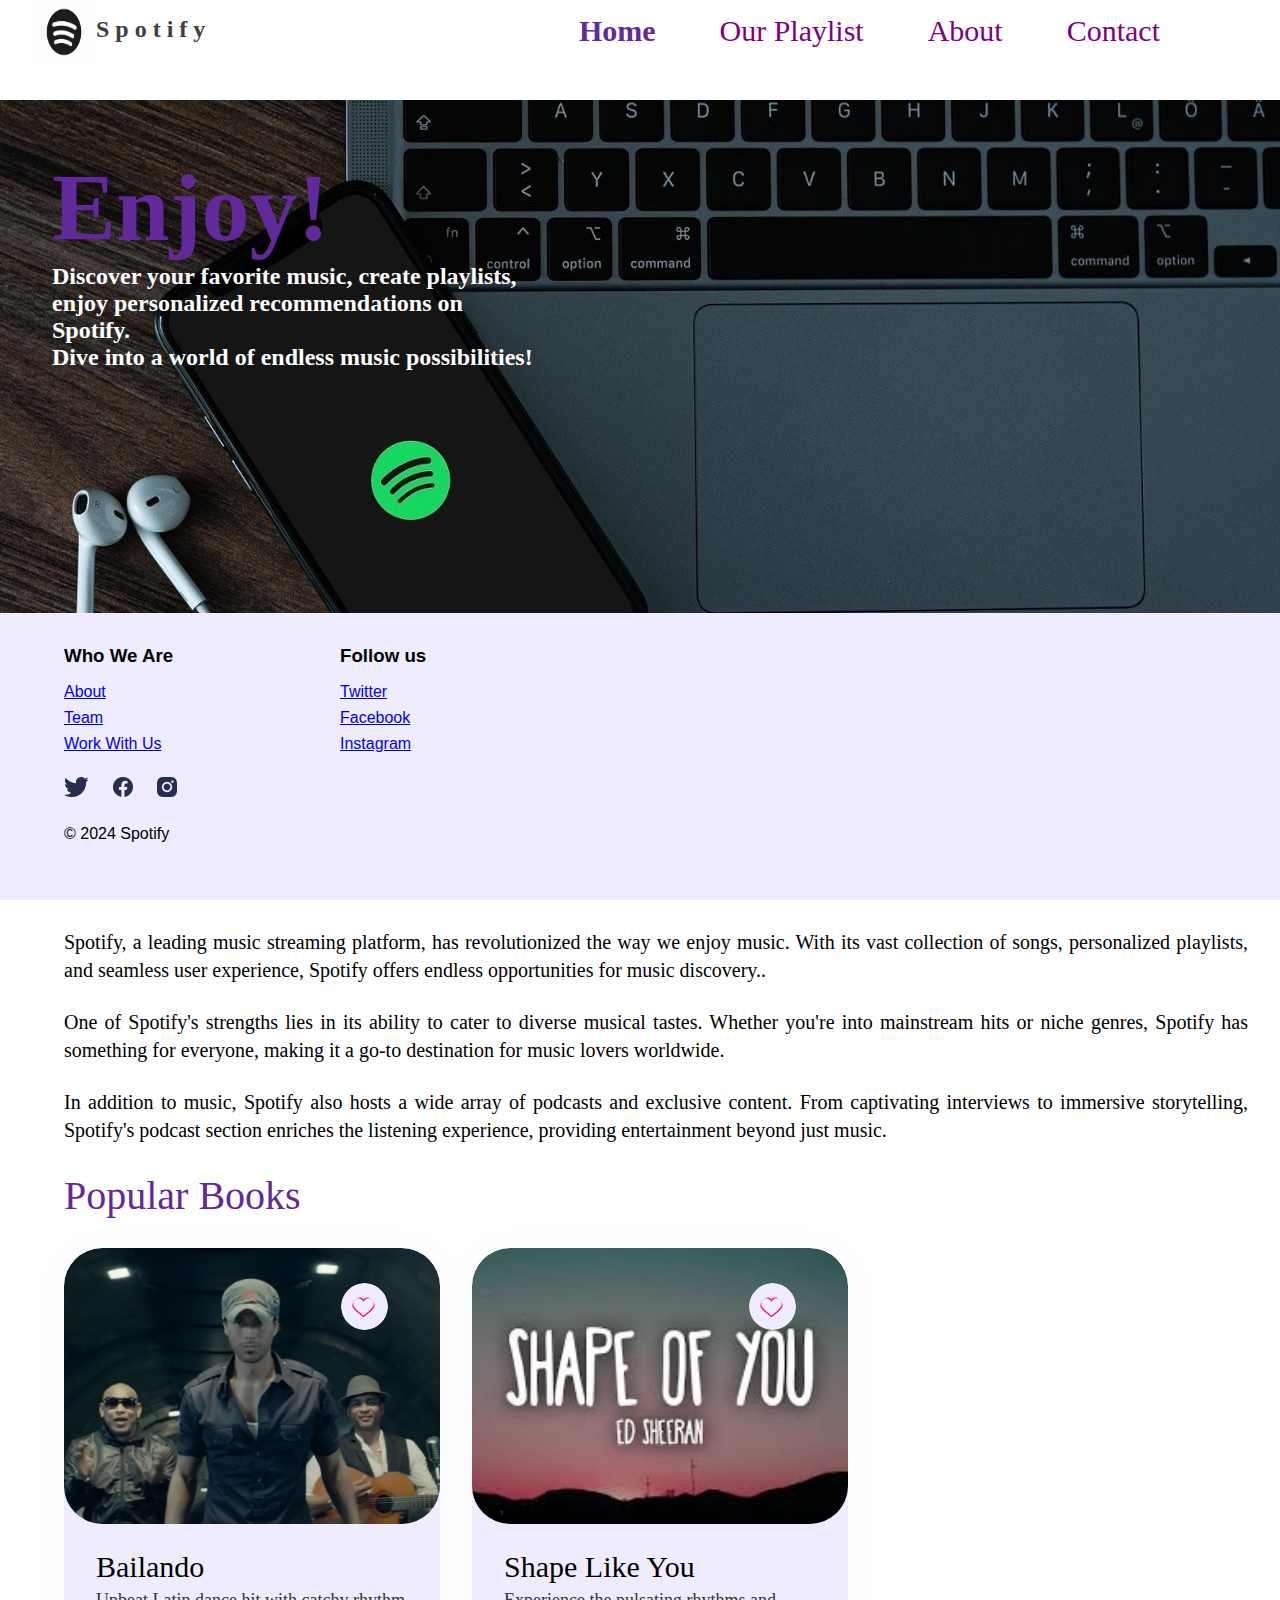
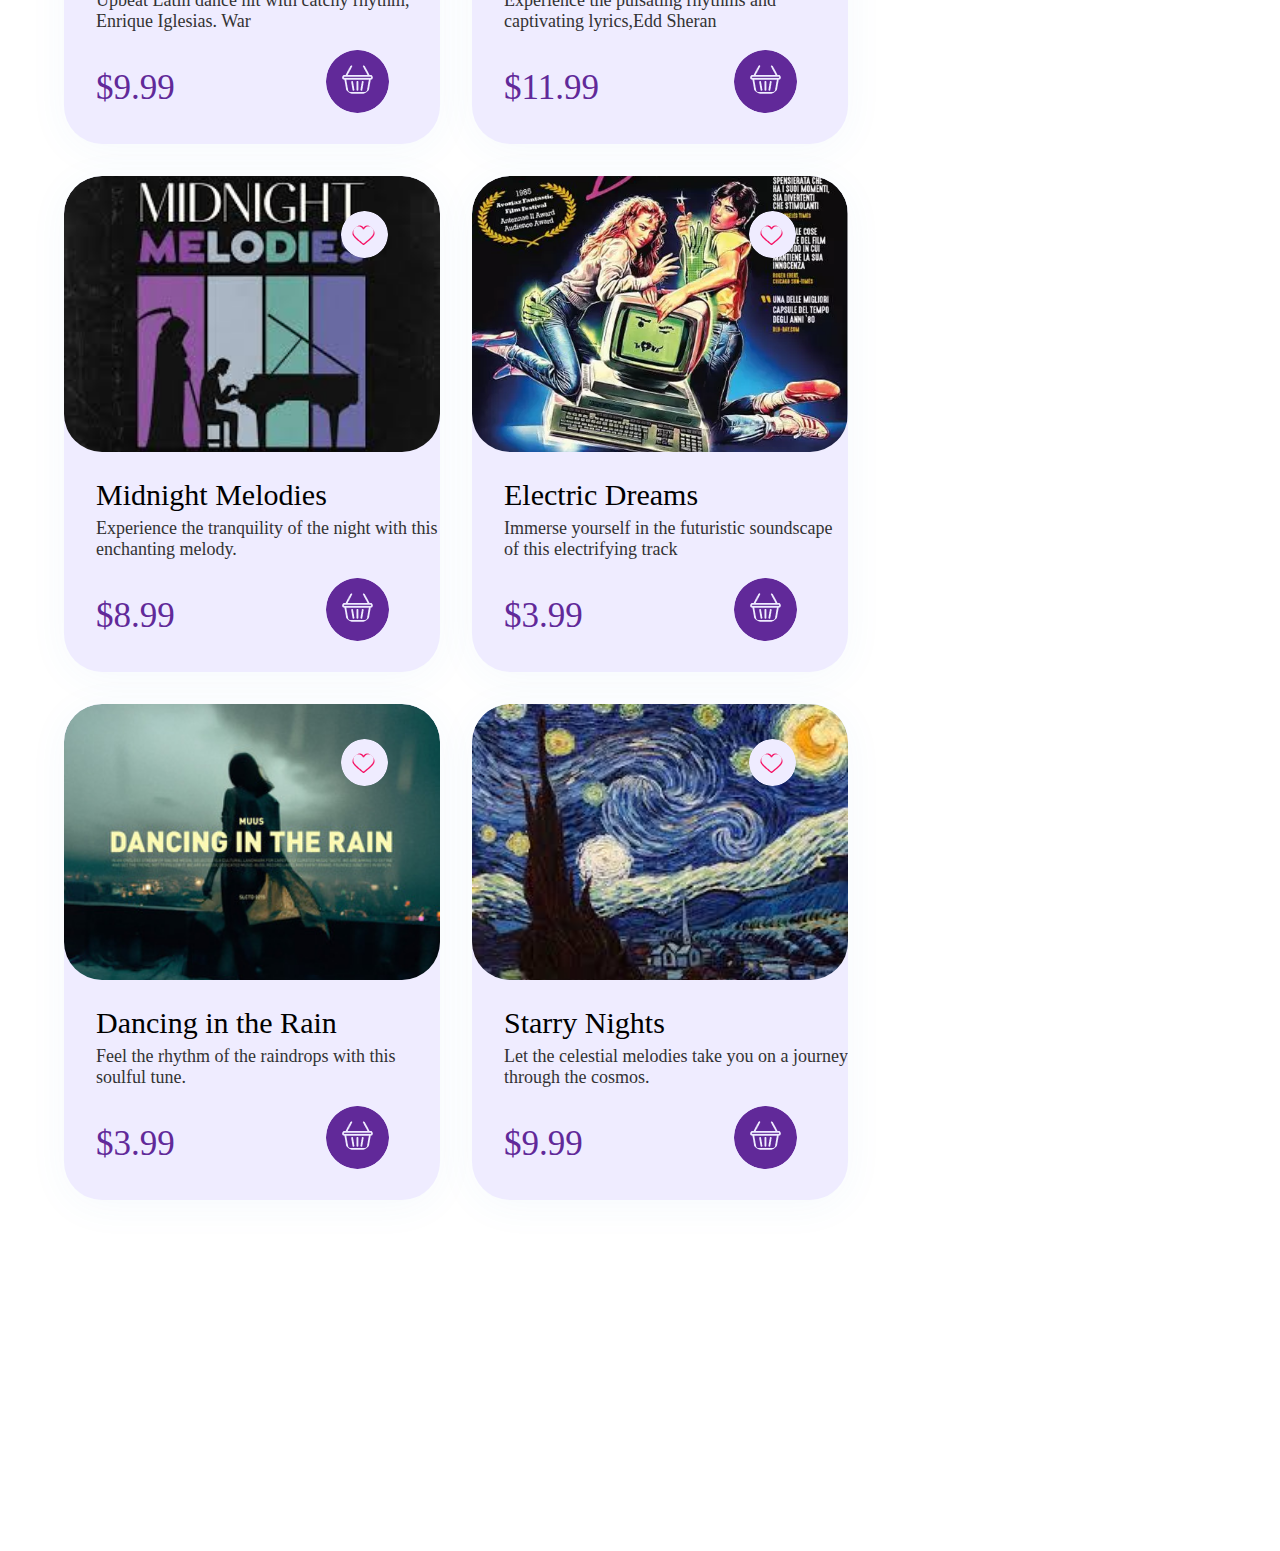
==== index.html @ be9daffe "Link Bettwen Pages" ====
<!DOCTYPE html>
<html lang="en">
<head>
    <meta name="viewport" content="width=device-width, initial-scale=1.0">
    <title>Page 1</title>
    <link rel="stylesheet" href="css/style.css">
</head>
<body>
    <div id="wrapper">
        <header>
            <div id="logoRectangle">
                <a href="#" id="logo"><img src="images/logo.png" alt="Spotify Logo"></a>
                <span id="logoName">Spotify</span>
            </div>
            <nav>
                <a href="#" id="home" class="HomeSelected ">Home</a>
                <a href="index1.html" id="ourPlaylist">Our Playlist</a>
                <a href="#" id="about">About</a>
                <a href="#" id="contact">Contact</a>
            </nav>
            
        </header>
        <main>
            <div class="image-container">
                <img src="images/body.png" alt="body image" id="main-photo">
                <div class="text-overlay">
                    <h1>Enjoy!</h1>
                    <p>Discover your favorite music, create playlists,<br>
                        enjoy personalized recommendations on Spotify.<br>
                        Dive into a world of endless music possibilities!</p>
                </div>
            </div>
            <section id="about-section">
                <h2>About</h2>
                <p>Spotify, a leading music streaming platform, has revolutionized the way we enjoy music. With its vast
                    collection of songs, personalized playlists, and seamless user experience, Spotify offers endless
                    opportunities for music discovery..</p>
                <p>One of Spotify's strengths lies in its ability to cater to diverse musical tastes. Whether you're
                    into mainstream hits or niche genres, Spotify has something for everyone, making it a go-to
                    destination for music lovers worldwide.</p>
                <p>In addition to music, Spotify also hosts a wide array of podcasts and exclusive content. From
                    captivating interviews to immersive storytelling, Spotify's podcast section enriches the listening
                    experience, providing entertainment beyond just music.</p>
            </section>
            <div class="cards-section">
                <h2>Popular Books</h2>
                <div class="popular-songs">
                    <div class="song-card">
                        <img src="images/card1.png" alt="first song">
                        <div class="song-details">
                            <h3>Bailando</h3>
                            <p>Upbeat Latin dance hit with catchy rhythm, Enrique Iglesias. War</p>
                            <span class="price">$9.99</span>
                            <div class="ellipse">
                                <img src="Icons/Ellipse1.png" alt="Elipse">
                                <div class="basket">
                                    <img src="Icons/basket.png" alt="basket">
                                </div>
                            </div>
                            <div class="elipseHeart">
                                <img src="Icons/ElipseHeart.png" alt="ElipseHeart">
                                <div class="heart">
                                    <img src="Icons/heart.png" alt="heart">
                                </div>
                            </div>
                        </div>
                    </div>
                    <div class="song-card">
                        <img src="images/card2.png" alt="second song">
                        <div class="song-details">
                            <h3>Shape Like You</h3>
                            <p>Experience the pulsating rhythms and captivating lyrics,Edd Sheran</p>
                            <span class="price">$11.99</span>
                            <div class="ellipse">
                                <img src="Icons/Ellipse1.png" alt="Elipse">
                                <div class="basket">
                                    <img src="Icons/basket.png" alt="basket">
                                </div>
                            </div>
                            <div class="elipseHeart">
                                <img src="Icons/ElipseHeart.png" alt="ElipseHeart">
                                <div class="heart">
                                    <img src="Icons/heart.png" alt="heart">
                                </div>
                            </div>
                        </div>
                    </div>
                    <div class="song-card">
                        <img src="images/card3.png" alt="third song">
                        <div class="song-details">
                            <h3>Midnight Melodies</h3>
                            <p>Experience the tranquility of the night with this enchanting melody.</p>
                            <span class="price">$8.99</span>
                            <div class="ellipse">
                                <img src="Icons/Ellipse1.png" alt="Elipse">
                                <div class="basket">
                                    <img src="Icons/basket.png" alt="basket">
                                </div>
                            </div>
                            <div class="elipseHeart">
                                <img src="Icons/ElipseHeart.png" alt="ElipseHeart">
                                <div class="heart">
                                    <img src="Icons/heart.png" alt="heart">
                                </div>
                            </div>
                        </div>
                    </div>
                    <div class="song-card">
                        <img src="images/card4.png" alt="fourth song">
                        <div class="song-details">
                            <h3>Electric Dreams</h3>
                            <p>Immerse yourself in the futuristic soundscape of this electrifying track</p>
                            <span class="price">$3.99</span>
                            <div class="ellipse">
                                <img src="Icons/Ellipse1.png" alt="Elipse">
                                <div class="basket">
                                    <img src="Icons/basket.png" alt="basket">
                                </div>
                            </div>
                            <div class="elipseHeart">
                                <img src="Icons/ElipseHeart.png" alt="ElipseHeart">
                                <div class="heart">
                                    <img src="Icons/heart.png" alt="heart">
                                </div>
                            </div>
                        </div>
                    </div>
                    <div class="song-card">
                        <img src="images/card5.png" alt="fifth song">
                        <div class="song-details">
                            <h3>Dancing in the Rain</h3>
                            <p>Feel the rhythm of the raindrops with this soulful tune.</p>
                            <span class="price">$3.99</span>
                            <div class="ellipse">
                                <img src="Icons/Ellipse1.png" alt="Elipse">
                                <div class="basket">
                                    <img src="Icons/basket.png" alt="basket">
                                </div>
                            </div>
                            <div class="elipseHeart">
                                <img src="Icons/ElipseHeart.png" alt="ElipseHeart">
                                <div class="heart">
                                    <img src="Icons/heart.png" alt="heart">
                                </div>
                            </div>
                        </div>
                    </div>
                    <div class="song-card">
                        <img src="images/card6.png" alt="sixth song">
                        <div class="song-details">
                            <h3>Starry Nights</h3>
                            <p>Let the celestial melodies take you on a journey through the cosmos.</p>
                            <span class="price">$9.99</span>
                            <div class="ellipse">
                                <img src="Icons/Ellipse1.png" alt="Elipse">
                                <div class="basket">
                                    <img src="Icons/basket.png" alt="basket">
                                </div>
                            </div>
                            <div class="elipseHeart">
                                <img src="Icons/ElipseHeart.png" alt="ElipseHeart">
                                <div class="heart">
                                    <img src="Icons/heart.png" alt="heart">
                                </div>
                            </div>
                        </div>
                    </div>
                </div>
            </div>
        </main>
    </div>
        <footer>
            <div class="footer-container">
                <div class="footer-columns">
                    <div class="column first-column">
                        <h3>Who We Are</h3>
                        <div class="links">
                            <a href="#">About</a>
                            <a href="#">Team</a>
                            <a href="#">Work With Us</a>
                        </div>
                        <div class="social-icons">
                            <a href="https://twitter.com" target="_blank"><img src="Icons/Twiter.png" alt="Twitter"></a>
                            <a href="https://www.facebook.com" target="_blank"><img src="Icons/Facebook.png" alt="Facebook"></a>
                            <a href="https://www.instagram.com" target="_blank"><img src="Icons/Instgram.png" alt="Instagram"></a>
                        </div>
                        <p>&copy; 2024 Spotify</p>
                    </div>
                    <div class="column second-column">
                        <h3>Follow us</h3>
                        <div class="links">
                            <a href="https://twitter.com" target="_blank"> Twitter</a>
                            <a href="https://www.facebook.com" target="_blank">Facebook</a>
                            <a href="https://www.instagram.com" target="_blank">Instagram</a>
                        </div>
                    </div>
                </div>
            </div>
        </footer>
    
</body>
</html>
---- css/style.css ----
* {
    margin: 0;
    padding: 0;
    box-sizing: border-box;
}
header,main,footer,nav,aside,section,div {
    display: block;
}
.wrapper {
    width: 100%;
    max-width: 1200px;
    margin: 0 auto;
}
body {
    background-color: #FFF;
    font-family: Nunito, sans-serif; 
}
header {
    background-color: #FFF;
    display: flex;
    align-items: center;
    justify-content: space-between;
}
#logoRectangle {
    display: flex;
    align-items: center;
    margin-left: 32px;
}
#logo img {
    width: 64px;
    height: 64px;
    flex-shrink: 0;
    margin-bottom: 32px;
}
#logoName {
    color: #3E3F43;
    font-family: Nunito;
    font-size: 24px;
    font-style: normal;
    font-weight: 700;
    line-height: normal;
    letter-spacing: 6px;
    margin-bottom: 42px;

}
nav {
    display: flex;
    flex-wrap: wrap;
}
nav a {
    position: relative;
    color: #612999;
    font-family: Nunito;
    font-size: 30px;
    font-style: normal;
    font-weight: 400;
    line-height: normal;
    margin-left: 64px;
    text-decoration: none;
    margin-bottom: 39px;
    color: purple;
    transition: color 0.3s ease;
}
nav a.HomeSelected { 
    color: #612999;
    font-family: Nunito;
    font-size: 30px;
    font-style: normal;
    font-weight: 700;
    line-height: normal;
}
#contact {
    margin-right: 120px;
}
nav a:hover {
    color: rgb(243, 10, 243);
}
.image-container {
    position: relative;
    width: 100%;
    flex-shrink: 0;
}
#main-photo {
    width: 100%;
    height: auto;
    flex-shrink: 0;
}
.text-overlay {
    position: absolute;
    top: 32px;
    left: 32px;
    right: 720px;
    bottom: 535px;
    padding: 20px;
    box-sizing: border-box;
}
.text-overlay h1 {
    color: #612999;
    font-family: Nunito;
    font-size: 96px;
    font-style: normal;
    font-weight: 800;
    line-height: normal;
    width: 448px;
}
.text-overlay p {
    color: white;
    font-family: Nunito;
    font-size: 24px;
    font-style: normal;
    font-weight: 600;
    line-height: normal;
}
#about-section {
    margin-left: 32px;
    margin-top: 32px;
}
#about-section h2 {
    color: #612999;
    font-family: Rubik;
    font-size: 40px;
    font-style: normal;
    font-weight: 500;
    line-height: 40px;
    margin-bottom: 32px;
    
}
#about-section p {
    color: #000;
    text-align: justify;
    font-family: Rubik;
    font-size: 20px;
    font-style: normal;
    font-weight: 400;
    line-height: 140.625%;
    margin-right: 32px;
    margin-bottom: 24px;
    margin-left: 32px;
}
.cards-section {
    margin-right: 32px;
    margin-left: 32px;
}
.cards-section h2 { 
    color: #612999;
    font-family: Rubik;
    font-size: 40px;
    font-style: normal;
    font-weight: 500;
    line-height: 40px;
    margin-bottom: 32px;
}
.popular-songs {
    display: grid;
    grid-template-columns: repeat(auto-fill, 376px); 
    gap: 32px; 
    margin-bottom: 32px; 
    margin-left: 32px;
}
.song-card {
    position: relative;
    width: 376px;
    height: 496px;
    overflow: hidden;
    display: flex;
    flex-direction: column;
    border-radius: 38px;
    background: #EFECFF;
    box-shadow: 0px 6px 40px 0px rgba(57, 132, 187, 0.05);
}
.song-card:last-child {
    margin-bottom: 319px; /* Ensures space above the footer only for the last row */
}

.song-card img {
    width: 376px;
    height: 276px;
    object-fit: cover;
    border-radius: 38px 38px 38px 38px;
}
.song-details {
    padding: 20px;
    display: flex;
    flex-direction: column;
    justify-content: space-between;
    height: 100%; 
    position: absolute;
    top: 0;
    left: 0;
    right: 0;
    bottom: 0;
}
.song-details h3 {
    color: #000;
    text-align: justify;
    font-family: Abel;
    font-size: 30px;
    font-style: normal;
    font-weight: 400;
    position: absolute;
    left: 32px;
    top: 302px;
}
.song-details p {
    color: #333;
    font-family: Abel;
    font-size: 18px;
    font-style: normal;
    font-weight: 400;
    position: absolute;
    top: 342px;
    left: 32px;
}
.song-details .price {
    color: #612999;
    text-align: justify;
    font-family: Abel;
    font-size: 35px;
    font-style: normal;
    font-weight: 400;
    position: absolute;
    left: 32px;
    bottom: 36px; 
}
.ellipse {
    z-index: 1;
    position: absolute;
    bottom: 27px;
    right: 51px;
}
.basket {
    z-index: 2;
    position: absolute;
    left: 16px;
    top: 14px;
    background-size: 100%;
}
.elipseHeart {
    z-index: 1;
    position: absolute;
    top: 35px;
    right: 52px;
}
.heart {
    z-index: 2;
    position: absolute;
    right: 13px;
    top: 14px;
    background-size: 100%;
}
.ellipse img {
    width: 63px;
    height: 63px;
    flex-shrink: 0;
}
.basket img {
    width: 31px;
    height: 31px;
    flex-shrink: 0;
}
.elipseHeart img {
    width: 47px;
    height: 47px;
    flex-shrink: 0;
}
.heart img {
    width: 23px;
    height: 20px;
    flex-shrink: 0;
}
.footer-container {
    width: 100%;
    background: #EFECFF;
    display: flex;
    flex-shrink: 0;
    position: fixed;
    bottom: 0;
    left: 0;
    z-index: 1000; /* Ensure it's above other elements */
}

.footer-columns {
    width: 100%;
    max-width: 1200px;
    height: 287px;
    position: relative;
    margin-left: 32px;
}

.column {
    position: absolute;
}

.first-column {
    top: 32px;
    left: 32px;
}

.second-column {
    top: 32px;
    left: 308px;
}

.column h3 {
    margin: 0;
    margin-bottom: 16px;
}

.column a {
    display: block;
    margin-bottom: 8px;
}
.first-column a:nth-child(3) {
    margin-bottom: 24px;
}
.first-column .social-icons {
    display: flex;
}
.first-column .social-icons a {
    margin-right: 24px;
}
.first-column .social-icons a:nth-child(2) {
    margin-right: 24.38px;
    margin-bottom: 16px;
}
.footer-container p {
    margin-bottom: 51px;
}

.second-column a:nth-child(3) {
    margin-bottom: 129px;
}
nav a.PlaylistSelected {
    color: #612999;
    font-family: Nunito;
    font-size: 30px;
    font-style: normal;
    font-weight: 700;
    line-height: normal;

}
.product-container {
    display: flex;
}
.product img {
    width: 100%;
    border: 4px solid #E6DBFE;
    margin-bottom: 32px;
}
.product:nth-child(1) img {
    width: 300px;
    height: 300px;
    flex-shrink: 0;
    margin-top: 39px;
    margin-left: 32px;
}
.product:nth-child(2) img {
    width: 388.286px;
    height: 300px;
    flex-shrink: 0;
    margin-top: 39px;
    margin-left: 32px;
}
.product:nth-child(3) img {
    width: 300px;
    height: 300px;
    flex-shrink: 0;
    margin-top: 39px;
    margin-left: 31.71px;
}

main h2 {
    color: #612999;
    font-family: Rubik;
    font-size: 40px;
    font-style: normal;
    font-weight: 500;
    line-height: 40px;
    margin-top: 32px;
    margin-left: 32px;
    
}
main ul {
    color: #000;
    font-family: Rubik;
    font-size: 24px;
    font-style: normal;
    font-weight: 400;
    line-height: 14px;
    margin-bottom: 32px;
    align-items: center;
}
.singer-item {
    list-style-type: none;
    margin-top: 16px;

}
.icon-container {
    display: inline-block;
    position: relative;
    margin-left: 32px;
    margin-right: 16px;
    vertical-align: middle;


}
.rocket-icon {
    width: 29px;
    height: 42.385px;
    position: absolute;
    top: 20px;
    left: 25px;

}
.circle-icon {
    width: 82px;
    height: 82px;
    flex-shrink: 0;
}
.form-container {
    background-color: white;
    border-radius: 5px;
    box-shadow: 0 0 10px rgba(0, 0, 0, 0.1);
    margin-bottom: 485px; /* 198 + 287 */
    margin-left: 32px;
    margin-right: 32px;
    box-sizing: border-box;
    
}
h2 {
    color: #612999;
    font-family: Rubik;
    font-size: 40px;
    font-style: normal;
    font-weight: 500;
    line-height: 40px;
    margin-left: 32px;
    margin-bottom: 32px;
}
.form-group {
    margin-bottom: 32px;
    margin-left: 32px;
}
label {
    display: block;
    margin-bottom: 5px;
    color: #9e1295; 
    
}
input.small {
    width: 100%;
    padding: 32px;
    box-sizing: border-box;
    margin-right: 32px;
    margin-left: 32px;
    border: 1px solid #921d1d
    
}
button {
    background-color: #4CAF50;
    color: white;
    padding: 10px 20px;
    border: none;
    cursor: pointer;
}
button:hover {
    background-color: #45a049;
}
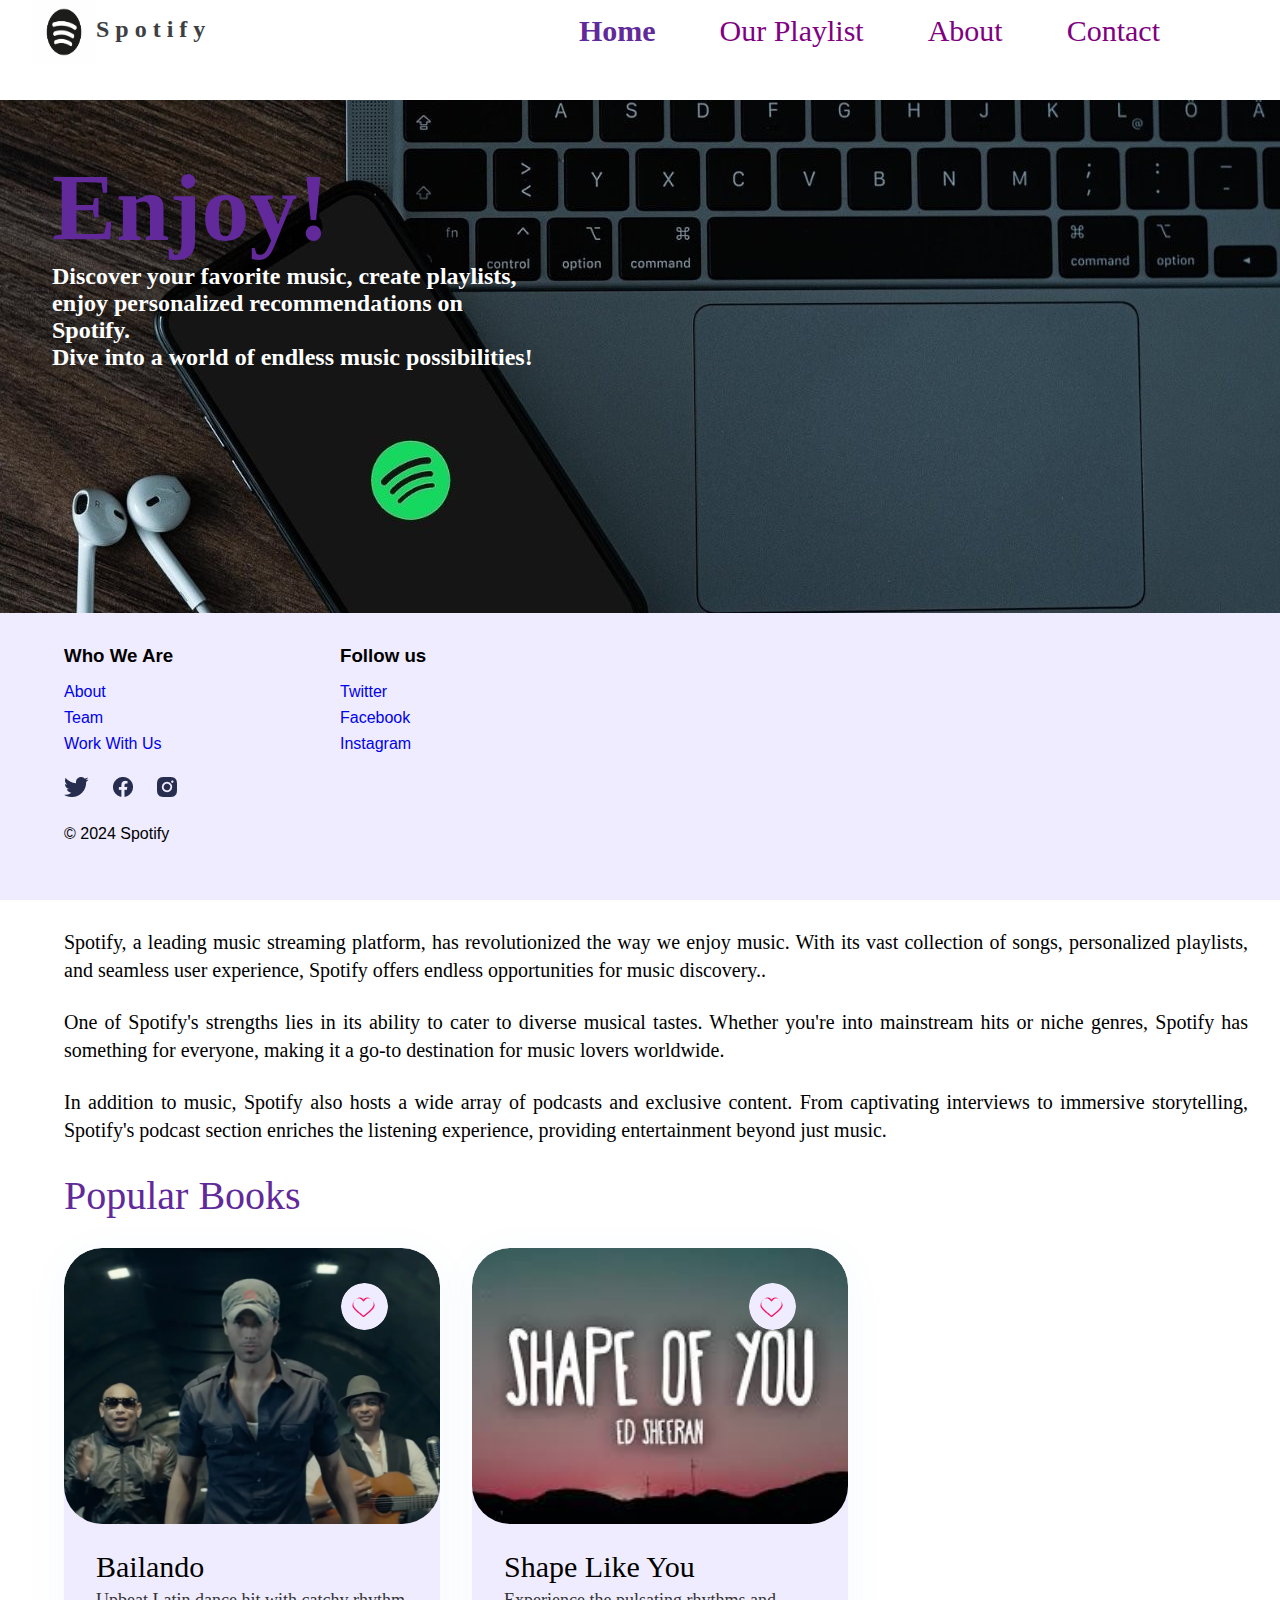
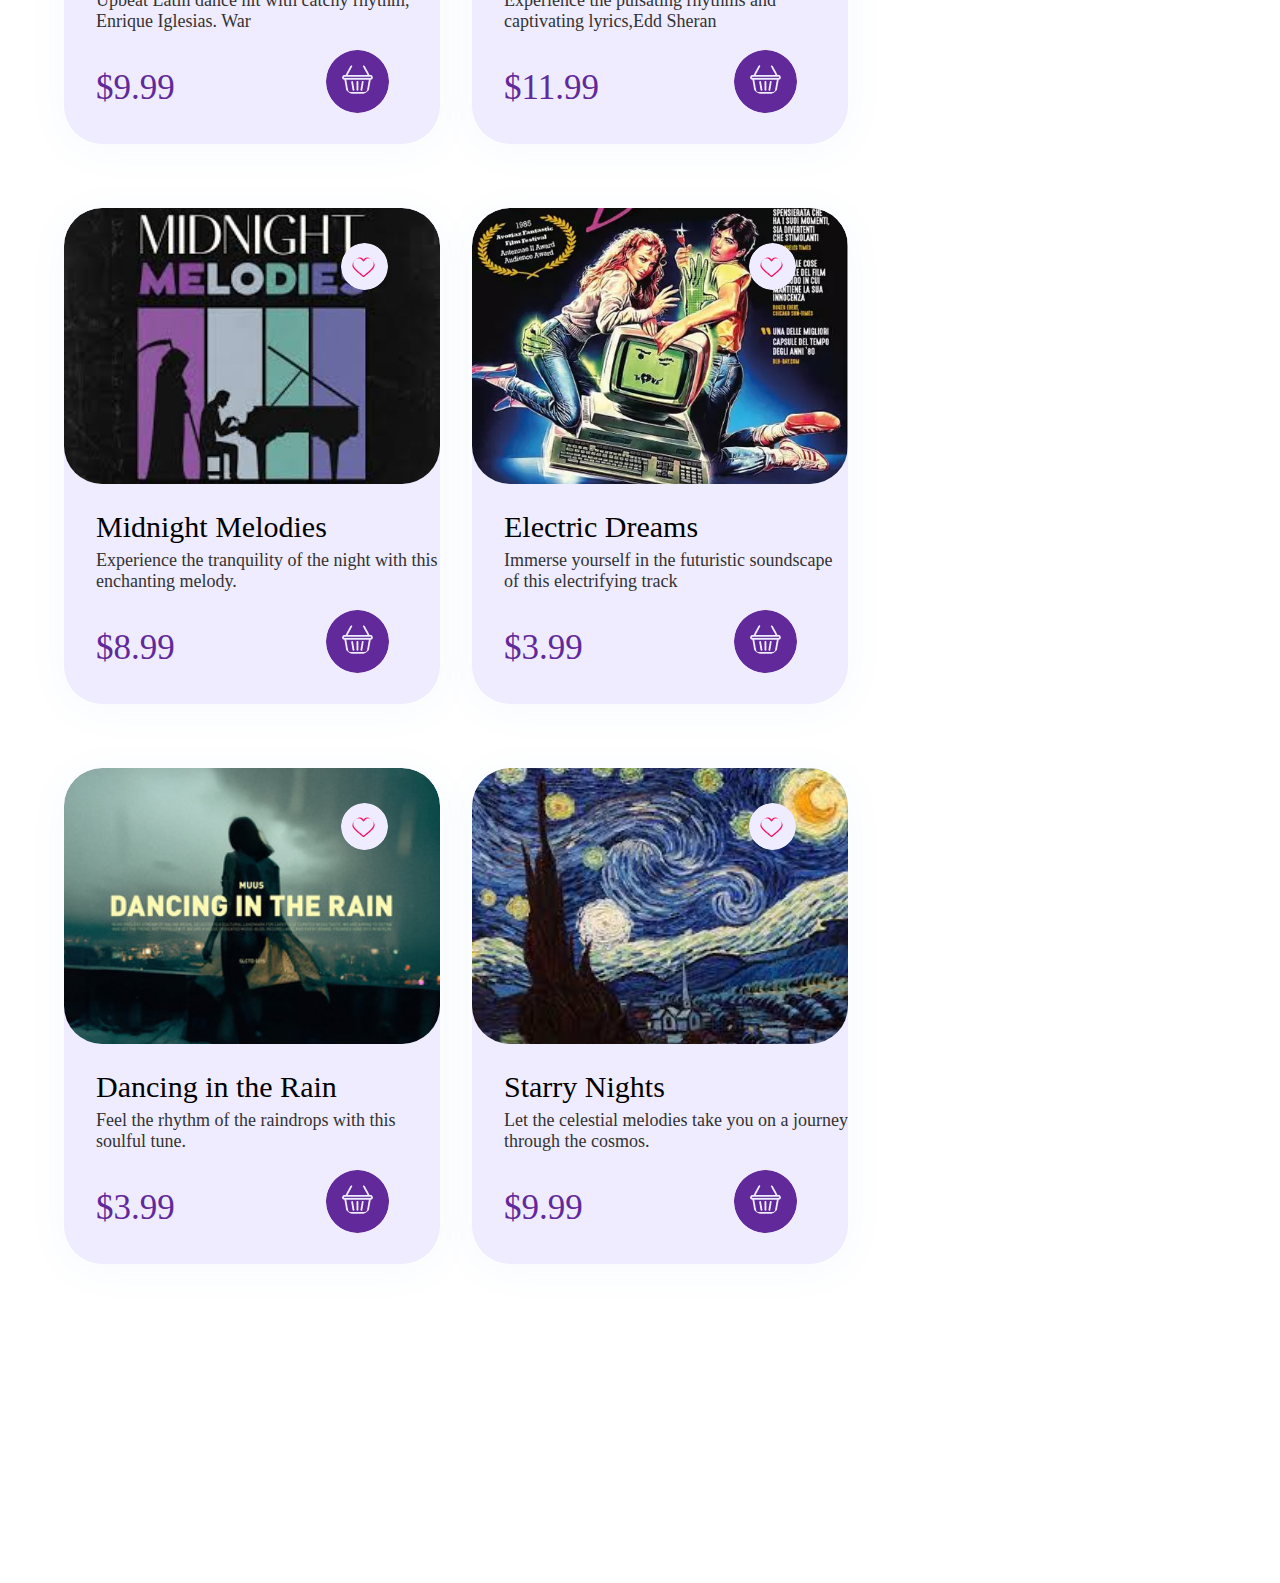
==== commit 050f77f1: "Validator Check Completed" ====
--- a/index.html
+++ b/index.html
@@ -9,7 +9,7 @@
     <div id="wrapper">
         <header>
             <div id="logoRectangle">
-                <a href="#" id="logo"><img src="images/logo.png" alt="Spotify Logo"></a>
+                <a href="index.html" id="logo"><img src="images/logo.png" alt="Spotify Logo"></a>
                 <span id="logoName">Spotify</span>
             </div>
             <nav>
--- a/css/style.css
+++ b/css/style.css
@@ -49,15 +49,14 @@
 }
 nav a {
     position: relative;
+    margin: 0 64px 39px 0;
     color: #612999;
     font-family: Nunito;
     font-size: 30px;
     font-style: normal;
     font-weight: 400;
     line-height: normal;
-    margin-left: 64px;
     text-decoration: none;
-    margin-bottom: 39px;
     color: purple;
     transition: color 0.3s ease;
 }
@@ -68,12 +67,69 @@
     font-style: normal;
     font-weight: 700;
     line-height: normal;
+    font-weight: bold; 
 }
 #contact {
     margin-right: 120px;
 }
 nav a:hover {
     color: rgb(243, 10, 243);
+}
+.footer-container {
+    width: 100%;
+    background: #EFECFF;
+    display: flex;
+    flex-shrink: 0;
+    position: fixed;
+    bottom: 0;
+    left: 0;
+    z-index: 1000; /* Ensure it's above other elements */
+}
+.footer-columns {
+    width: 100%;
+    max-width: 1200px;
+    height: 287px;
+    position: relative;
+    margin-left: 32px;
+}
+.column {
+    position: absolute;
+}
+.first-column {
+    top: 32px;
+    left: 32px;
+}
+.second-column {
+    top: 32px;
+    left: 308px;
+}
+.column h3 {
+    margin: 0;
+    margin-bottom: 16px;
+}
+.column a {
+    display: block;
+    margin-bottom: 8px;
+    text-decoration: none;
+}
+.first-column a:nth-child(3) {
+    margin-bottom: 24px;
+}
+.first-column .social-icons {
+    display: flex;
+}
+.first-column .social-icons a {
+    margin-right: 24px;
+}
+.first-column .social-icons a:nth-child(2) {
+    margin-right: 24.38px;
+    margin-bottom: 16px;
+}
+.footer-container p {
+    margin-bottom: 51px;
+}
+.second-column a:nth-child(3) {
+    margin-bottom: 129px;
 }
 .image-container {
     position: relative;
@@ -154,7 +210,6 @@
     display: grid;
     grid-template-columns: repeat(auto-fill, 376px); 
     gap: 32px; 
-    margin-bottom: 32px; 
     margin-left: 32px;
 }
 .song-card {
@@ -167,11 +222,12 @@
     border-radius: 38px;
     background: #EFECFF;
     box-shadow: 0px 6px 40px 0px rgba(57, 132, 187, 0.05);
+    margin-bottom: 32px; 
+
 }
 .song-card:last-child {
     margin-bottom: 319px; /* Ensures space above the footer only for the last row */
 }
-
 .song-card img {
     width: 376px;
     height: 276px;
@@ -268,68 +324,6 @@
     height: 20px;
     flex-shrink: 0;
 }
-.footer-container {
-    width: 100%;
-    background: #EFECFF;
-    display: flex;
-    flex-shrink: 0;
-    position: fixed;
-    bottom: 0;
-    left: 0;
-    z-index: 1000; /* Ensure it's above other elements */
-}
-
-.footer-columns {
-    width: 100%;
-    max-width: 1200px;
-    height: 287px;
-    position: relative;
-    margin-left: 32px;
-}
-
-.column {
-    position: absolute;
-}
-
-.first-column {
-    top: 32px;
-    left: 32px;
-}
-
-.second-column {
-    top: 32px;
-    left: 308px;
-}
-
-.column h3 {
-    margin: 0;
-    margin-bottom: 16px;
-}
-
-.column a {
-    display: block;
-    margin-bottom: 8px;
-}
-.first-column a:nth-child(3) {
-    margin-bottom: 24px;
-}
-.first-column .social-icons {
-    display: flex;
-}
-.first-column .social-icons a {
-    margin-right: 24px;
-}
-.first-column .social-icons a:nth-child(2) {
-    margin-right: 24.38px;
-    margin-bottom: 16px;
-}
-.footer-container p {
-    margin-bottom: 51px;
-}
-
-.second-column a:nth-child(3) {
-    margin-bottom: 129px;
-}
 nav a.PlaylistSelected {
     color: #612999;
     font-family: Nunito;
@@ -337,6 +331,7 @@
     font-style: normal;
     font-weight: 700;
     line-height: normal;
+    font-weight: bold; 
 
 }
 .product-container {
@@ -368,7 +363,6 @@
     margin-top: 39px;
     margin-left: 31.71px;
 }
-
 main h2 {
     color: #612999;
     font-family: Rubik;
@@ -419,13 +413,12 @@
 }
 .form-container {
     background-color: white;
-    border-radius: 5px;
-    box-shadow: 0 0 10px rgba(0, 0, 0, 0.1);
+    box-shadow: 0 0 10px rgba(16, 225, 79, 0.1);
     margin-bottom: 485px; /* 198 + 287 */
     margin-left: 32px;
     margin-right: 32px;
     box-sizing: border-box;
-    
+    border: 4px solid #E6DBFE;
 }
 h2 {
     color: #612999;
@@ -444,8 +437,13 @@
 label {
     display: block;
     margin-bottom: 5px;
-    color: #9e1295; 
-    
+    color: #333;
+    font-family: Nunito;
+    font-size: 18px;
+    font-style: normal;
+    font-weight: 700;
+    line-height: 28px; 
+    text-transform: uppercase;
 }
 input.small {
     width: 100%;
@@ -453,7 +451,7 @@
     box-sizing: border-box;
     margin-right: 32px;
     margin-left: 32px;
-    border: 1px solid #921d1d
+    border: 1px solid #502b84
     
 }
 button {
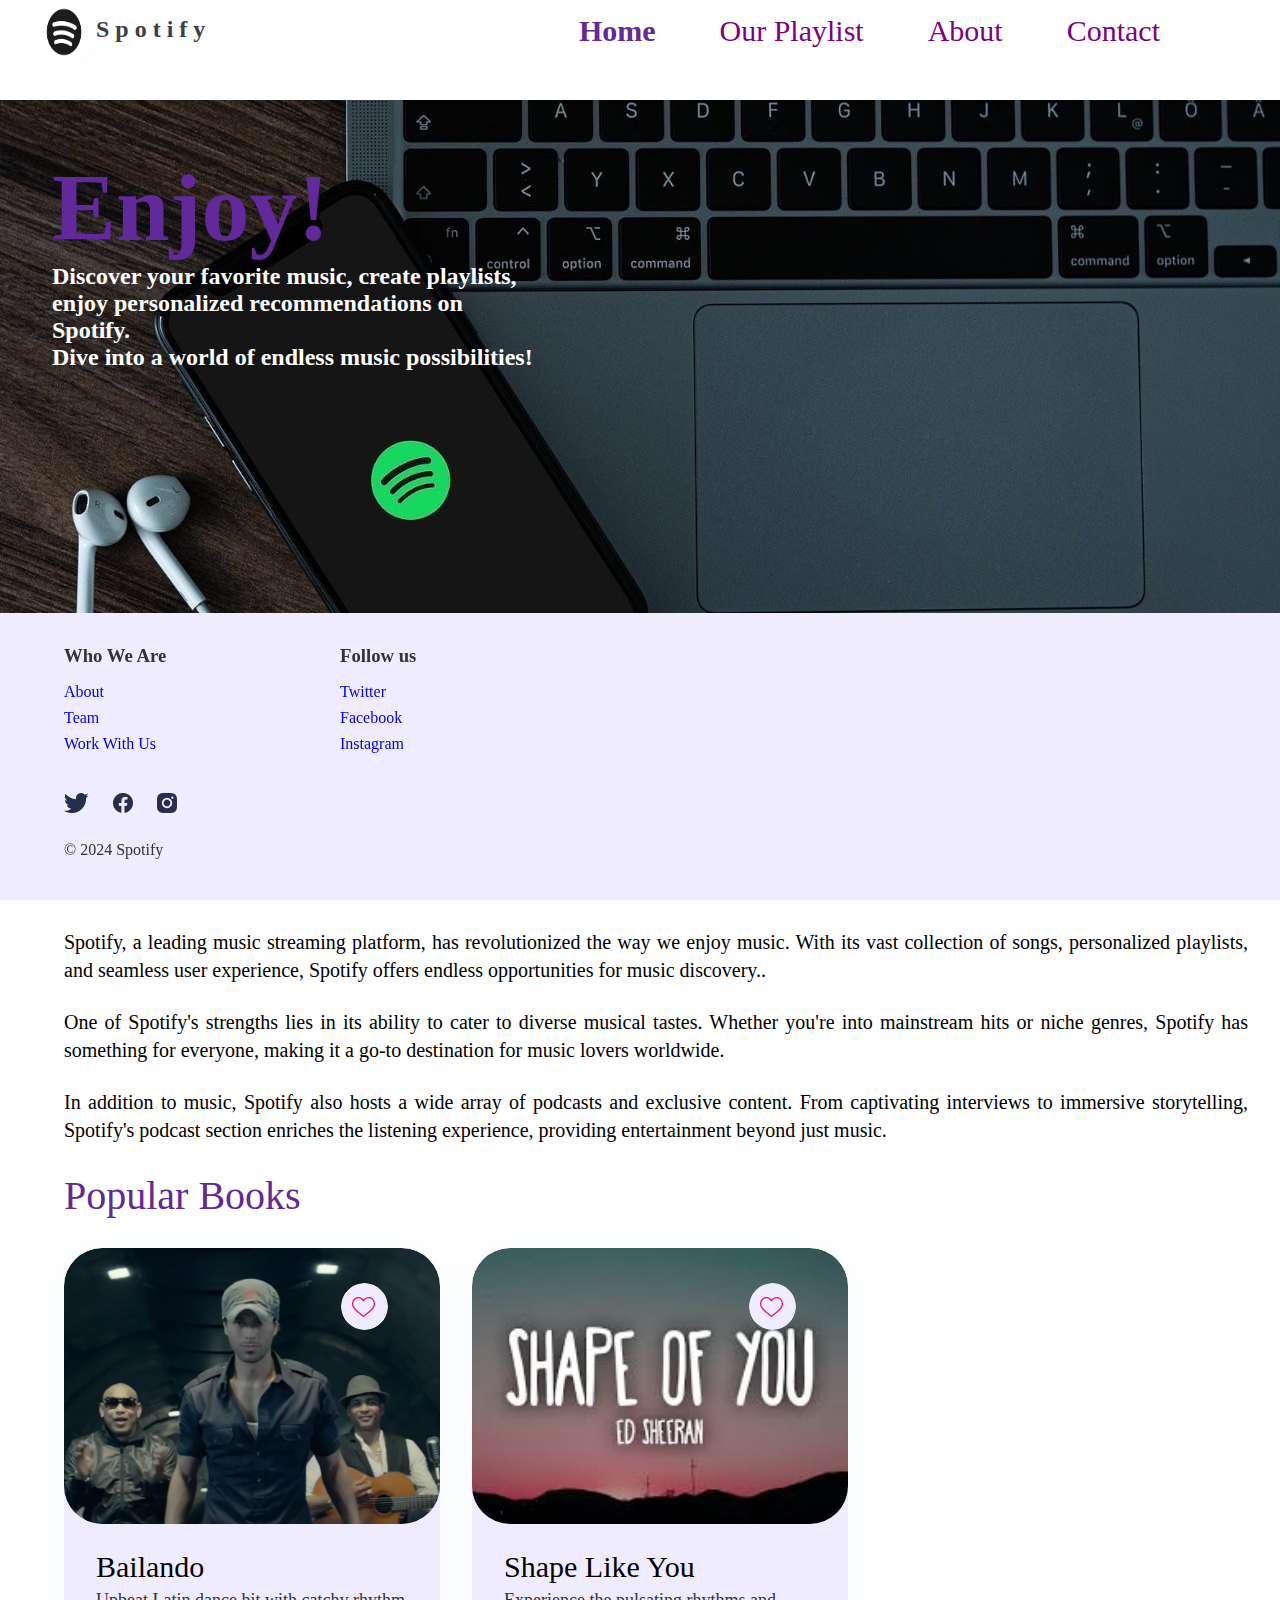
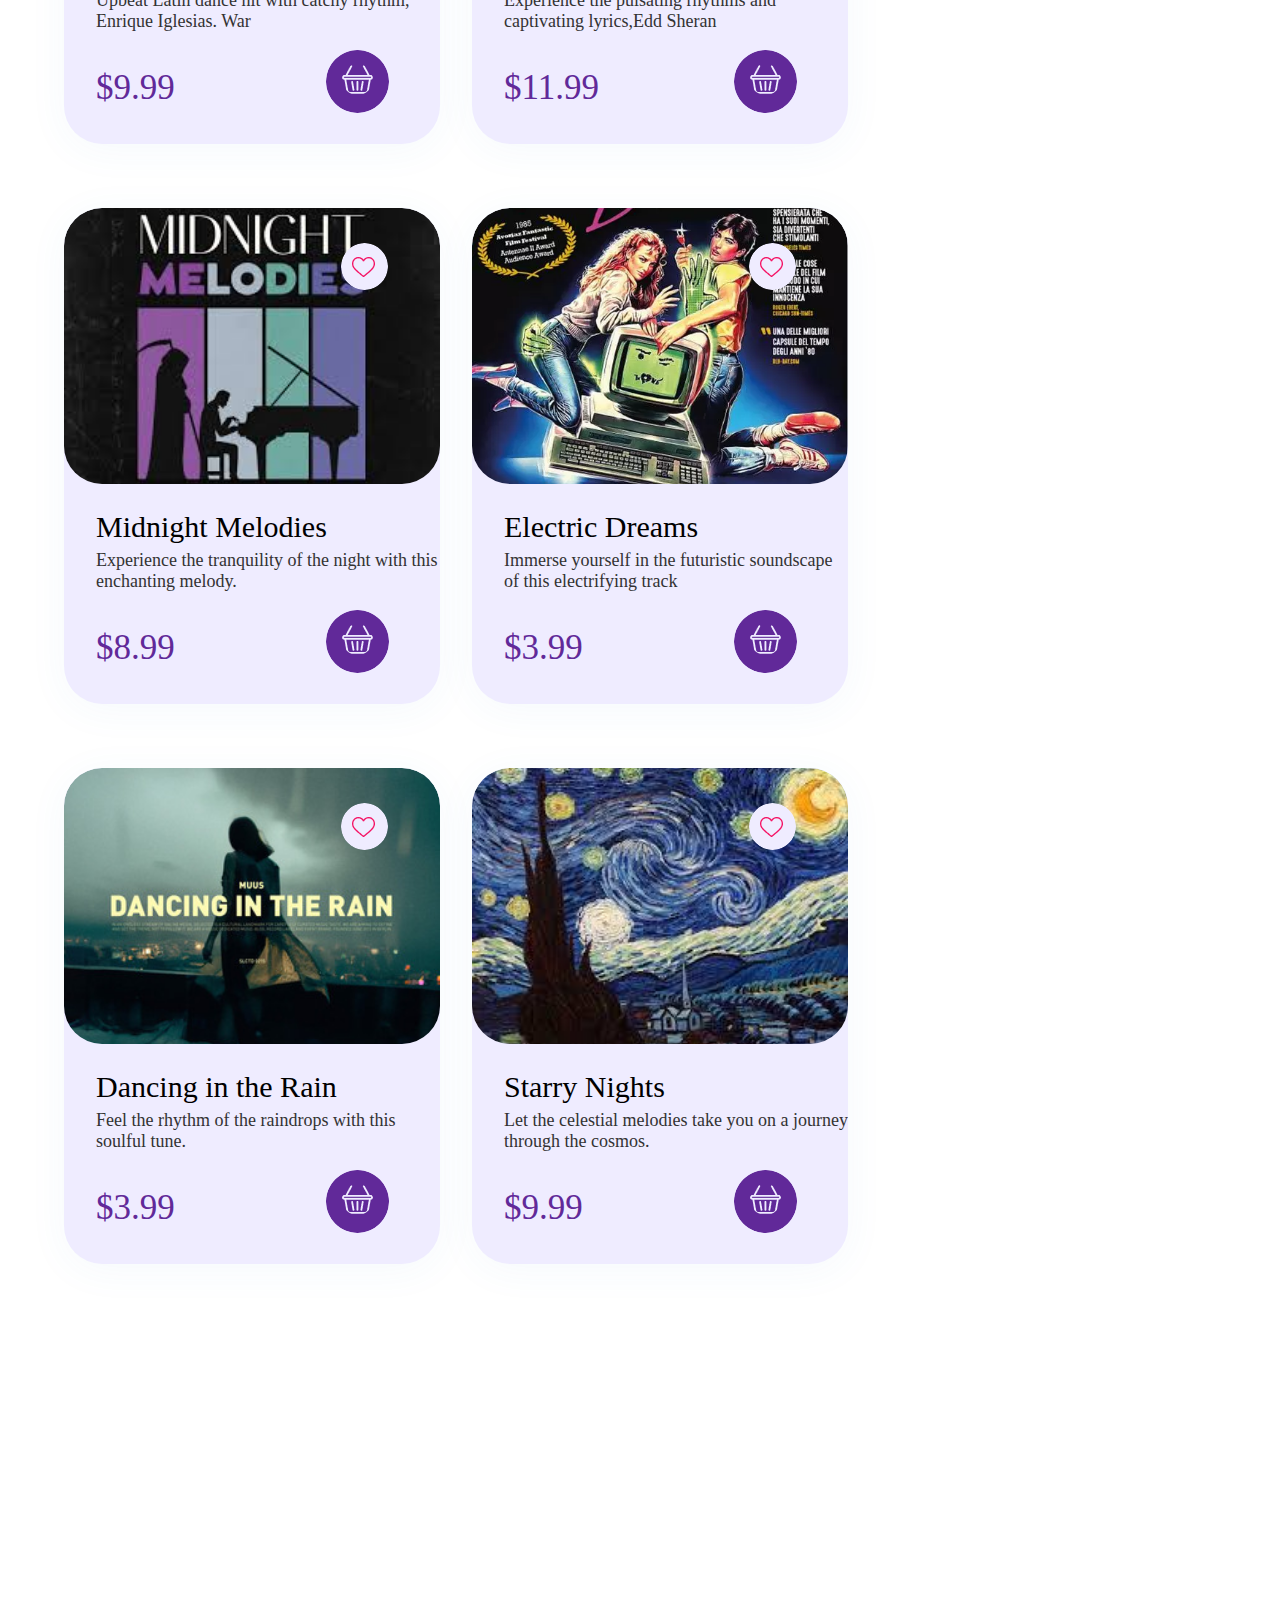
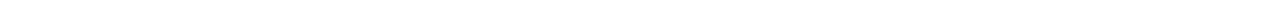
==== commit f57adca6: "validator again" ====
--- a/index.html
+++ b/index.html
@@ -44,7 +44,7 @@
             </section>
             <div class="cards-section">
                 <h2>Popular Books</h2>
-                <div class="popular-songs">
+                <div class="body-songs">
                     <div class="song-card">
                         <img src="images/card1.png" alt="first song">
                         <div class="song-details">
@@ -170,8 +170,7 @@
         </main>
     </div>
         <footer>
-            <div class="footer-container">
-                <div class="footer-columns">
+                <div class="footer-container">
                     <div class="column first-column">
                         <h3>Who We Are</h3>
                         <div class="links">
@@ -194,9 +193,7 @@
                             <a href="https://www.instagram.com" target="_blank">Instagram</a>
                         </div>
                     </div>
-                </div>
-            </div>
+                </div>    
         </footer>
-    
 </body>
 </html>
--- a/css/style.css
+++ b/css/style.css
@@ -11,9 +11,9 @@
     max-width: 1200px;
     margin: 0 auto;
 }
-body {
-    background-color: #FFF;
-    font-family: Nunito, sans-serif; 
+body,html {
+    font-family: 'Nunito';
+    background-color: #fff;  
 }
 header {
     background-color: #FFF;
@@ -75,7 +75,7 @@
 nav a:hover {
     color: rgb(243, 10, 243);
 }
-.footer-container {
+footer {
     width: 100%;
     background: #EFECFF;
     display: flex;
@@ -85,15 +85,22 @@
     left: 0;
     z-index: 1000; /* Ensure it's above other elements */
 }
-.footer-columns {
+.footer-container {
     width: 100%;
     max-width: 1200px;
     height: 287px;
     position: relative;
     margin-left: 32px;
+    
 }
 .column {
     position: absolute;
+    color: #333;
+    font-family: Nunito;
+    font-size: 16px;
+    font-style: normal;
+    font-weight: 400;
+    line-height: normal;
 }
 .first-column {
     top: 32px;
@@ -117,9 +124,11 @@
 }
 .first-column .social-icons {
     display: flex;
+    
 }
 .first-column .social-icons a {
     margin-right: 24px;
+    margin-top: 16px;
 }
 .first-column .social-icons a:nth-child(2) {
     margin-right: 24.38px;
@@ -206,11 +215,12 @@
     line-height: 40px;
     margin-bottom: 32px;
 }
-.popular-songs {
+.body-songs {
     display: grid;
     grid-template-columns: repeat(auto-fill, 376px); 
     gap: 32px; 
     margin-left: 32px;
+    margin-bottom: 32px;
 }
 .song-card {
     position: relative;
@@ -223,7 +233,6 @@
     background: #EFECFF;
     box-shadow: 0px 6px 40px 0px rgba(57, 132, 187, 0.05);
     margin-bottom: 32px; 
-
 }
 .song-card:last-child {
     margin-bottom: 319px; /* Ensures space above the footer only for the last row */
@@ -323,6 +332,7 @@
     width: 23px;
     height: 20px;
     flex-shrink: 0;
+    border-radius: 0%;
 }
 nav a.PlaylistSelected {
     color: #612999;
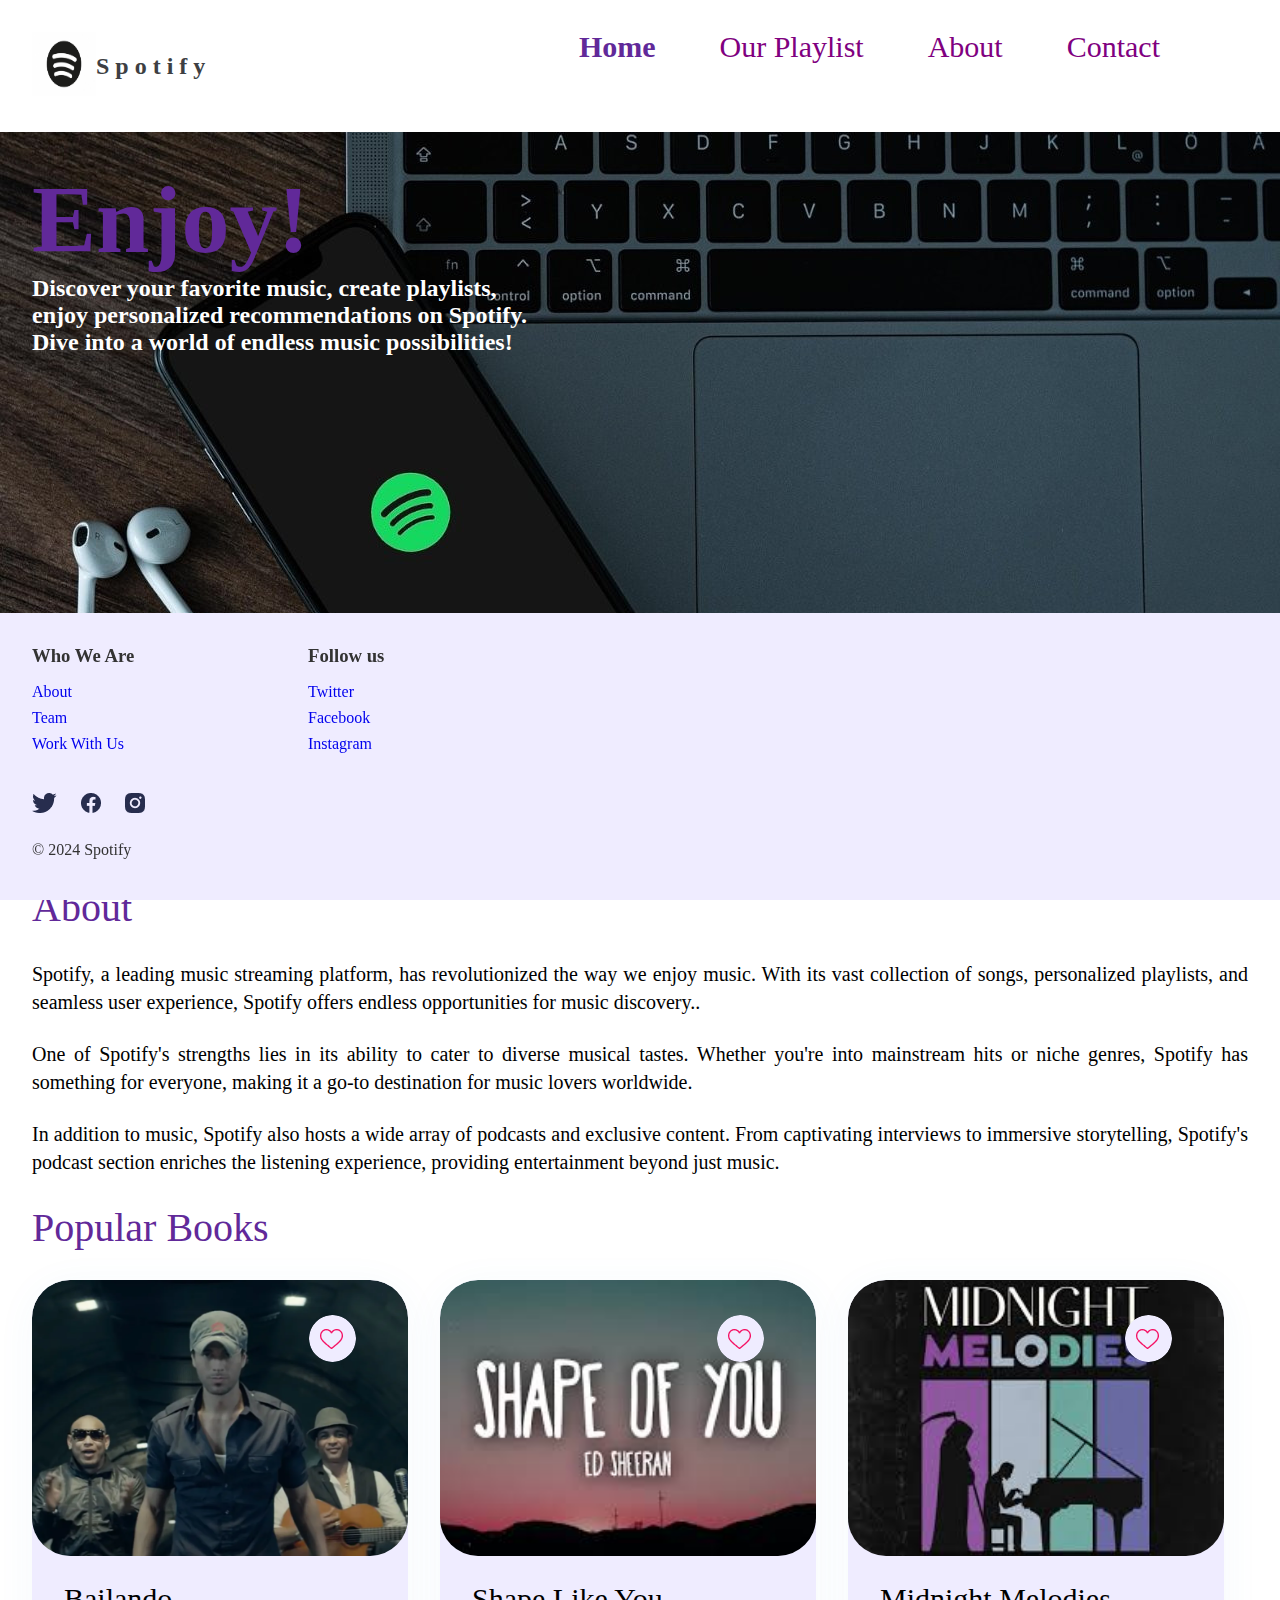
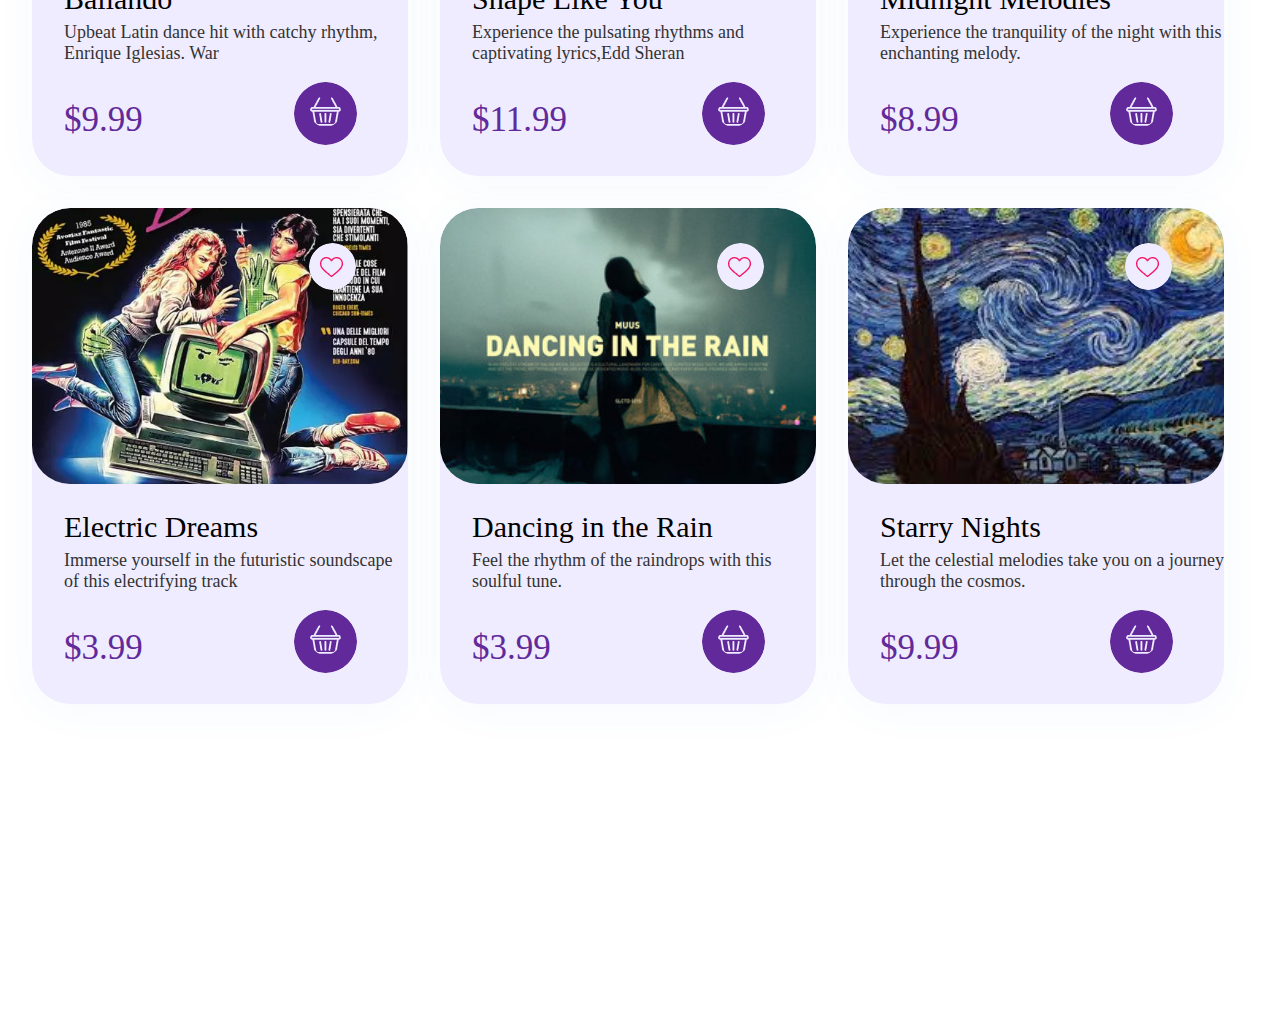
==== commit 40251a5f: "distinations updated" ====
--- a/index.html
+++ b/index.html
@@ -14,7 +14,7 @@
             </div>
             <nav>
                 <a href="#" id="home" class="HomeSelected ">Home</a>
-                <a href="index1.html" id="ourPlaylist">Our Playlist</a>
+                <a href="index2.html" id="ourPlaylist">Our Playlist</a>
                 <a href="#" id="about">About</a>
                 <a href="#" id="contact">Contact</a>
             </nav>
--- a/css/style.css
+++ b/css/style.css
@@ -24,13 +24,12 @@
 #logoRectangle {
     display: flex;
     align-items: center;
-    margin-left: 32px;
+    margin:  32px 0px 32px 32px;
 }
 #logo img {
     width: 64px;
     height: 64px;
     flex-shrink: 0;
-    margin-bottom: 32px;
 }
 #logoName {
     color: #3E3F43;
@@ -40,8 +39,6 @@
     font-weight: 700;
     line-height: normal;
     letter-spacing: 6px;
-    margin-bottom: 42px;
-
 }
 nav {
     display: flex;
@@ -90,8 +87,6 @@
     max-width: 1200px;
     height: 287px;
     position: relative;
-    margin-left: 32px;
-    
 }
 .column {
     position: absolute;
@@ -124,7 +119,6 @@
 }
 .first-column .social-icons {
     display: flex;
-    
 }
 .first-column .social-icons a {
     margin-right: 24px;
@@ -156,7 +150,6 @@
     left: 32px;
     right: 720px;
     bottom: 535px;
-    padding: 20px;
     box-sizing: border-box;
 }
 .text-overlay h1 {
@@ -177,7 +170,6 @@
     line-height: normal;
 }
 #about-section {
-    margin-left: 32px;
     margin-top: 32px;
 }
 #about-section h2 {
@@ -188,7 +180,8 @@
     font-weight: 500;
     line-height: 40px;
     margin-bottom: 32px;
-    
+    margin-left: 32px;
+    margin-right: 32px;
 }
 #about-section p {
     color: #000;
@@ -204,7 +197,6 @@
 }
 .cards-section {
     margin-right: 32px;
-    margin-left: 32px;
 }
 .cards-section h2 { 
     color: #612999;
@@ -220,7 +212,6 @@
     grid-template-columns: repeat(auto-fill, 376px); 
     gap: 32px; 
     margin-left: 32px;
-    margin-bottom: 32px;
 }
 .song-card {
     position: relative;
@@ -232,7 +223,6 @@
     border-radius: 38px;
     background: #EFECFF;
     box-shadow: 0px 6px 40px 0px rgba(57, 132, 187, 0.05);
-    margin-bottom: 32px; 
 }
 .song-card:last-child {
     margin-bottom: 319px; /* Ensures space above the footer only for the last row */
@@ -405,8 +395,6 @@
     margin-left: 32px;
     margin-right: 16px;
     vertical-align: middle;
-
-
 }
 .rocket-icon {
     width: 29px;
@@ -414,7 +402,6 @@
     position: absolute;
     top: 20px;
     left: 25px;
-
 }
 .circle-icon {
     width: 82px;
@@ -462,7 +449,6 @@
     margin-right: 32px;
     margin-left: 32px;
     border: 1px solid #502b84
-    
 }
 button {
     background-color: #4CAF50;
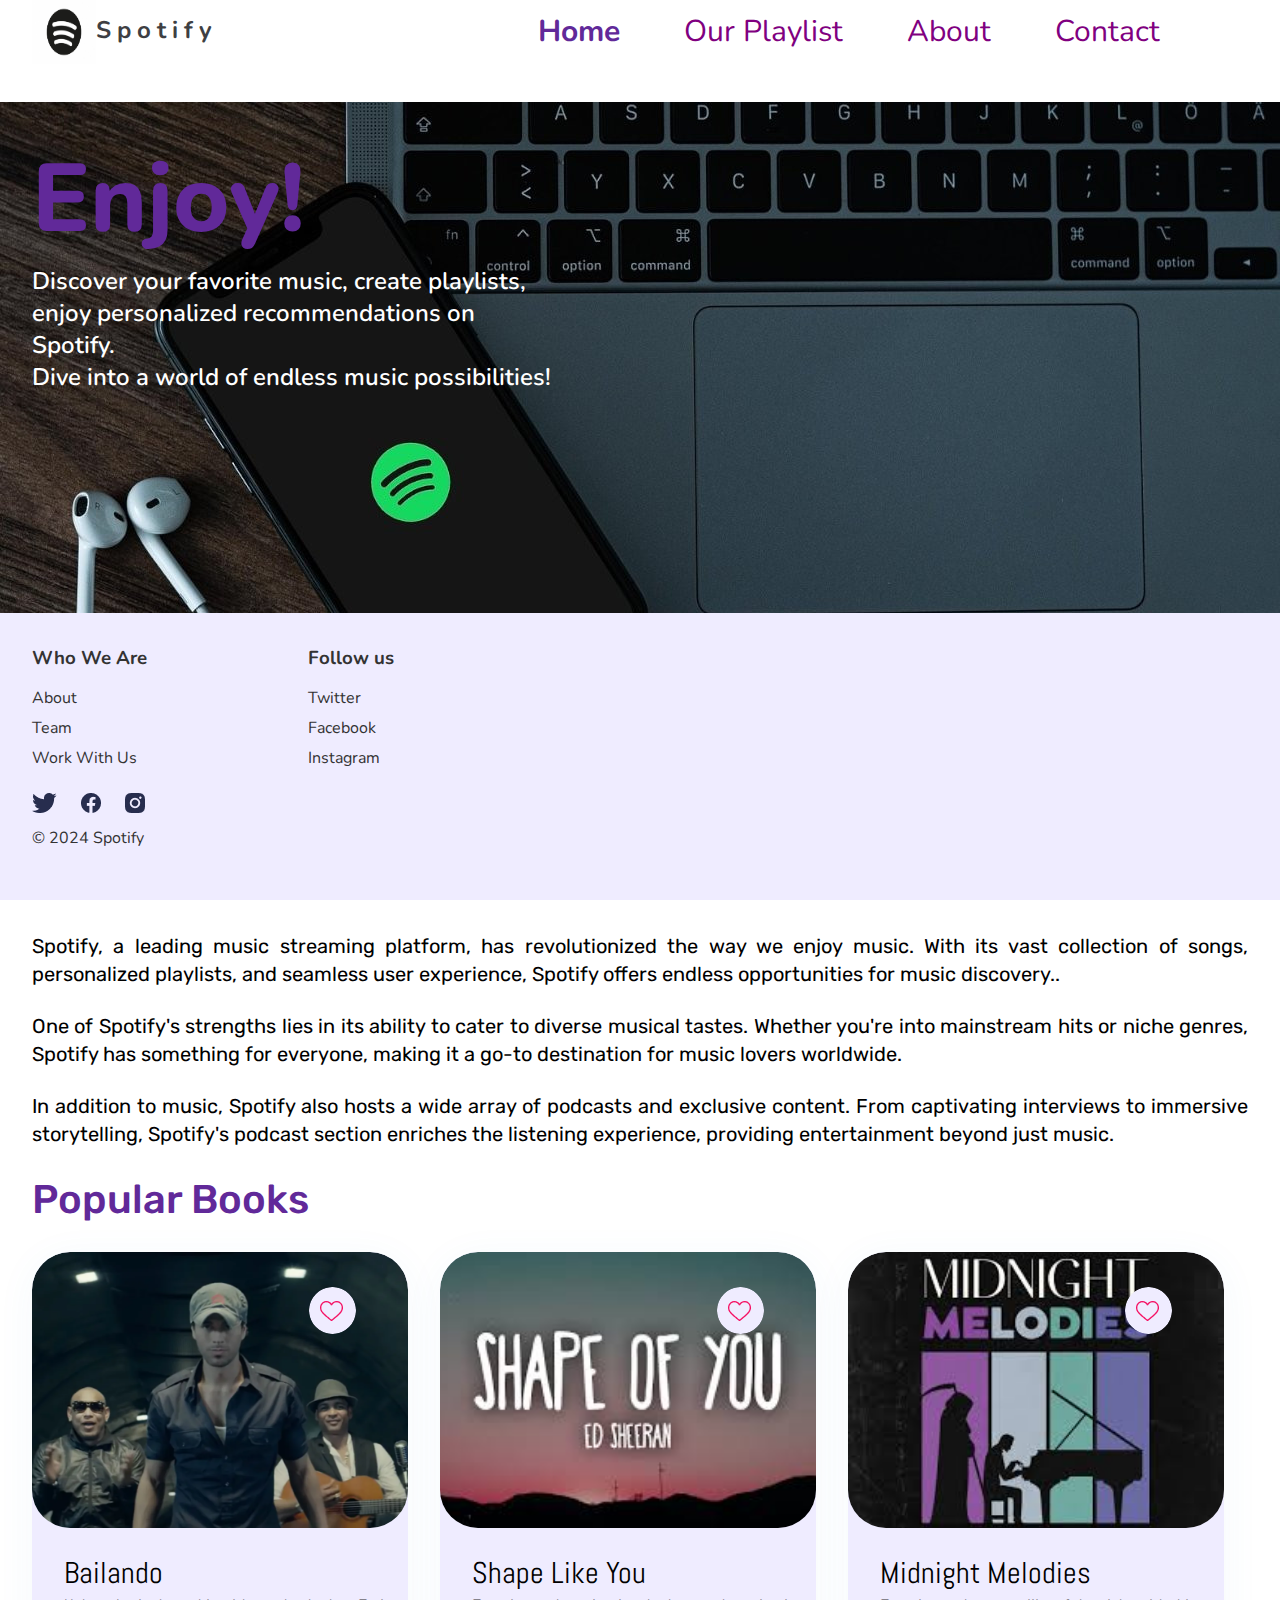
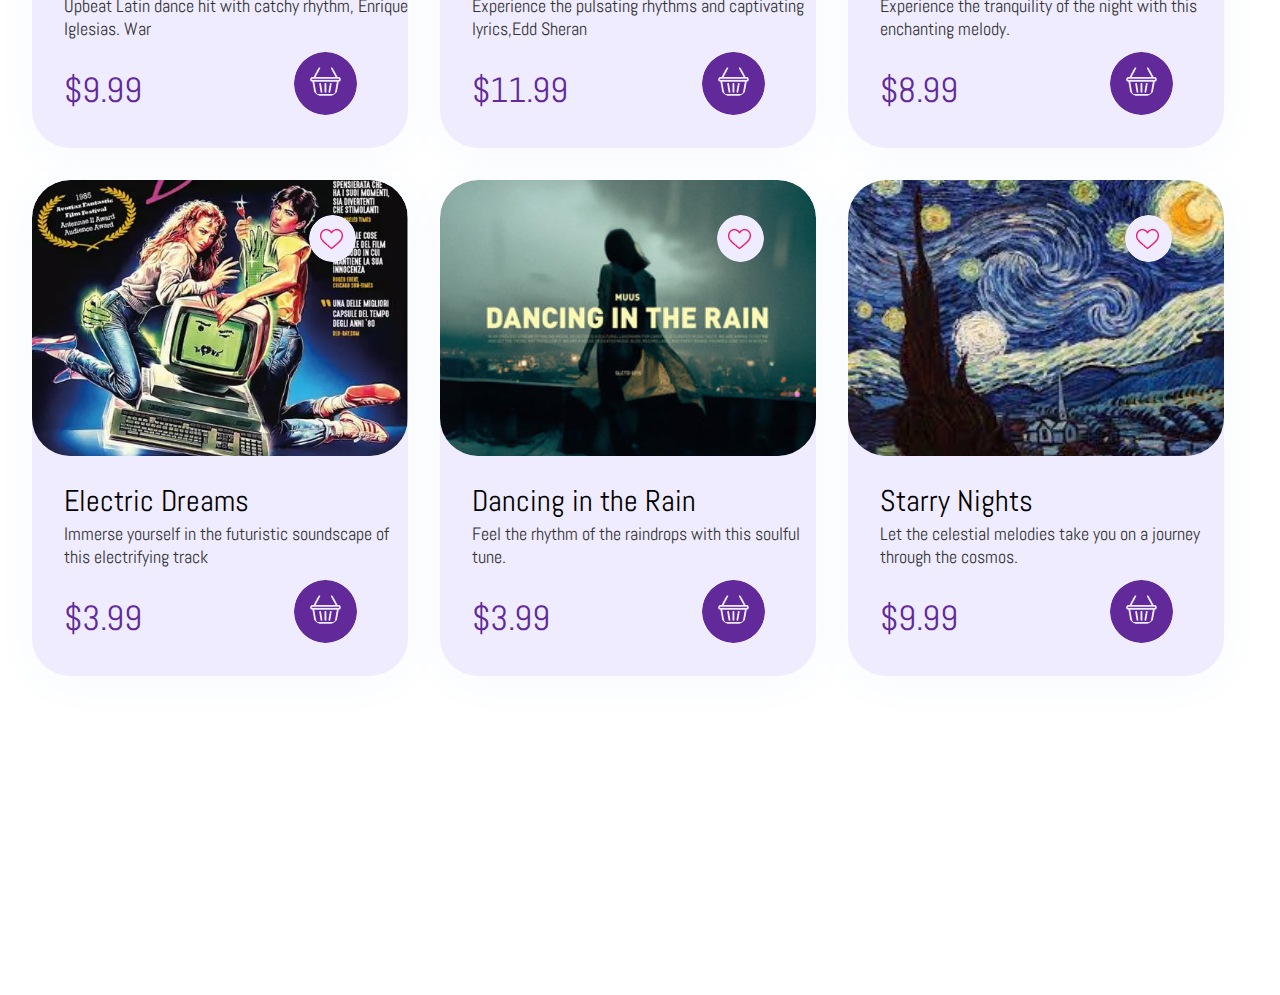
==== commit 41f66114: "Links Color changed" ====
--- a/index.html
+++ b/index.html
@@ -4,6 +4,9 @@
     <meta name="viewport" content="width=device-width, initial-scale=1.0">
     <title>Page 1</title>
     <link rel="stylesheet" href="css/style.css">
+    <link href="https://fonts.googleapis.com/css2?family=Nunito:wght@400;700&display=swap" rel="stylesheet">
+    <link href="https://fonts.googleapis.com/css2?family=Rubik:wght@400;500;700&display=swap" rel="stylesheet">
+    <link href="https://fonts.googleapis.com/css2?family=Abel&display=swap" rel="stylesheet">
 </head>
 <body>
     <div id="wrapper">
@@ -169,31 +172,31 @@
             </div>
         </main>
     </div>
-        <footer>
-                <div class="footer-container">
-                    <div class="column first-column">
-                        <h3>Who We Are</h3>
-                        <div class="links">
-                            <a href="#">About</a>
-                            <a href="#">Team</a>
-                            <a href="#">Work With Us</a>
-                        </div>
-                        <div class="social-icons">
-                            <a href="https://twitter.com" target="_blank"><img src="Icons/Twiter.png" alt="Twitter"></a>
-                            <a href="https://www.facebook.com" target="_blank"><img src="Icons/Facebook.png" alt="Facebook"></a>
-                            <a href="https://www.instagram.com" target="_blank"><img src="Icons/Instgram.png" alt="Instagram"></a>
-                        </div>
-                        <p>&copy; 2024 Spotify</p>
-                    </div>
-                    <div class="column second-column">
-                        <h3>Follow us</h3>
-                        <div class="links">
-                            <a href="https://twitter.com" target="_blank"> Twitter</a>
-                            <a href="https://www.facebook.com" target="_blank">Facebook</a>
-                            <a href="https://www.instagram.com" target="_blank">Instagram</a>
-                        </div>
-                    </div>
-                </div>    
-        </footer>
+    <footer>
+        <div class="footer-container">
+            <div class="column first-column">
+                <h3>Who We Are</h3>
+                <ul class="links">
+                    <li><a href="#">About</a></li>
+                    <li><a href="#">Team</a></li>
+                    <li><a href="#">Work With Us</a></li>
+                </ul>
+                <ul class="social-icons">
+                    <li><a href="https://twitter.com" target="_blank"><img src="Icons/Twiter.png" alt="Twitter"></a></li>
+                    <li><a href="https://www.facebook.com" target="_blank"><img src="Icons/Facebook.png" alt="Facebook"></a></li>
+                    <li><a href="https://www.instagram.com" target="_blank"><img src="Icons/Instgram.png" alt="Instagram"></a></li>
+                </ul>
+                <p>&copy; 2024 Spotify</p>
+            </div>
+            <div class="column second-column">
+                <h3>Follow us</h3>
+                <ul class="links">
+                    <li><a href="https://twitter.com" target="_blank">Twitter</a></li>
+                    <li><a href="https://www.facebook.com" target="_blank">Facebook</a></li>
+                    <li><a href="https://www.instagram.com" target="_blank">Instagram</a></li>
+                </ul>
+            </div>
+        </div>
+    </footer>    
 </body>
 </html>
--- a/css/style.css
+++ b/css/style.css
@@ -24,12 +24,13 @@
 #logoRectangle {
     display: flex;
     align-items: center;
-    margin:  32px 0px 32px 32px;
+    margin-left: 32px;
 }
 #logo img {
     width: 64px;
     height: 64px;
     flex-shrink: 0;
+    margin-bottom: 32px;
 }
 #logoName {
     color: #3E3F43;
@@ -39,10 +40,14 @@
     font-weight: 700;
     line-height: normal;
     letter-spacing: 6px;
+    align-self: center;
+    margin-bottom: 42px;
 }
 nav {
     display: flex;
     flex-wrap: wrap;
+    justify-content: center;
+    align-items: center;
 }
 nav a {
     position: relative;
@@ -87,6 +92,7 @@
     max-width: 1200px;
     height: 287px;
     position: relative;
+    
 }
 .column {
     position: absolute;
@@ -96,6 +102,10 @@
     font-style: normal;
     font-weight: 400;
     line-height: normal;
+}
+.column ul {
+    list-style-type: none;
+    padding: 0;
 }
 .first-column {
     top: 32px;
@@ -133,6 +143,14 @@
 }
 .second-column a:nth-child(3) {
     margin-bottom: 129px;
+}
+.footer-container .column a {
+    color: #333;
+    font-family: Nunito;
+    font-size: 16px;
+    font-style: normal;
+    font-weight: 400;
+    line-height: normal;
 }
 .image-container {
     position: relative;
@@ -340,27 +358,23 @@
 .product img {
     width: 100%;
     border: 4px solid #E6DBFE;
-    margin-bottom: 32px;
 }
 .product:nth-child(1) img {
     width: 300px;
     height: 300px;
     flex-shrink: 0;
-    margin-top: 39px;
     margin-left: 32px;
 }
 .product:nth-child(2) img {
     width: 388.286px;
     height: 300px;
     flex-shrink: 0;
-    margin-top: 39px;
     margin-left: 32px;
 }
 .product:nth-child(3) img {
     width: 300px;
     height: 300px;
     flex-shrink: 0;
-    margin-top: 39px;
     margin-left: 31.71px;
 }
 main h2 {
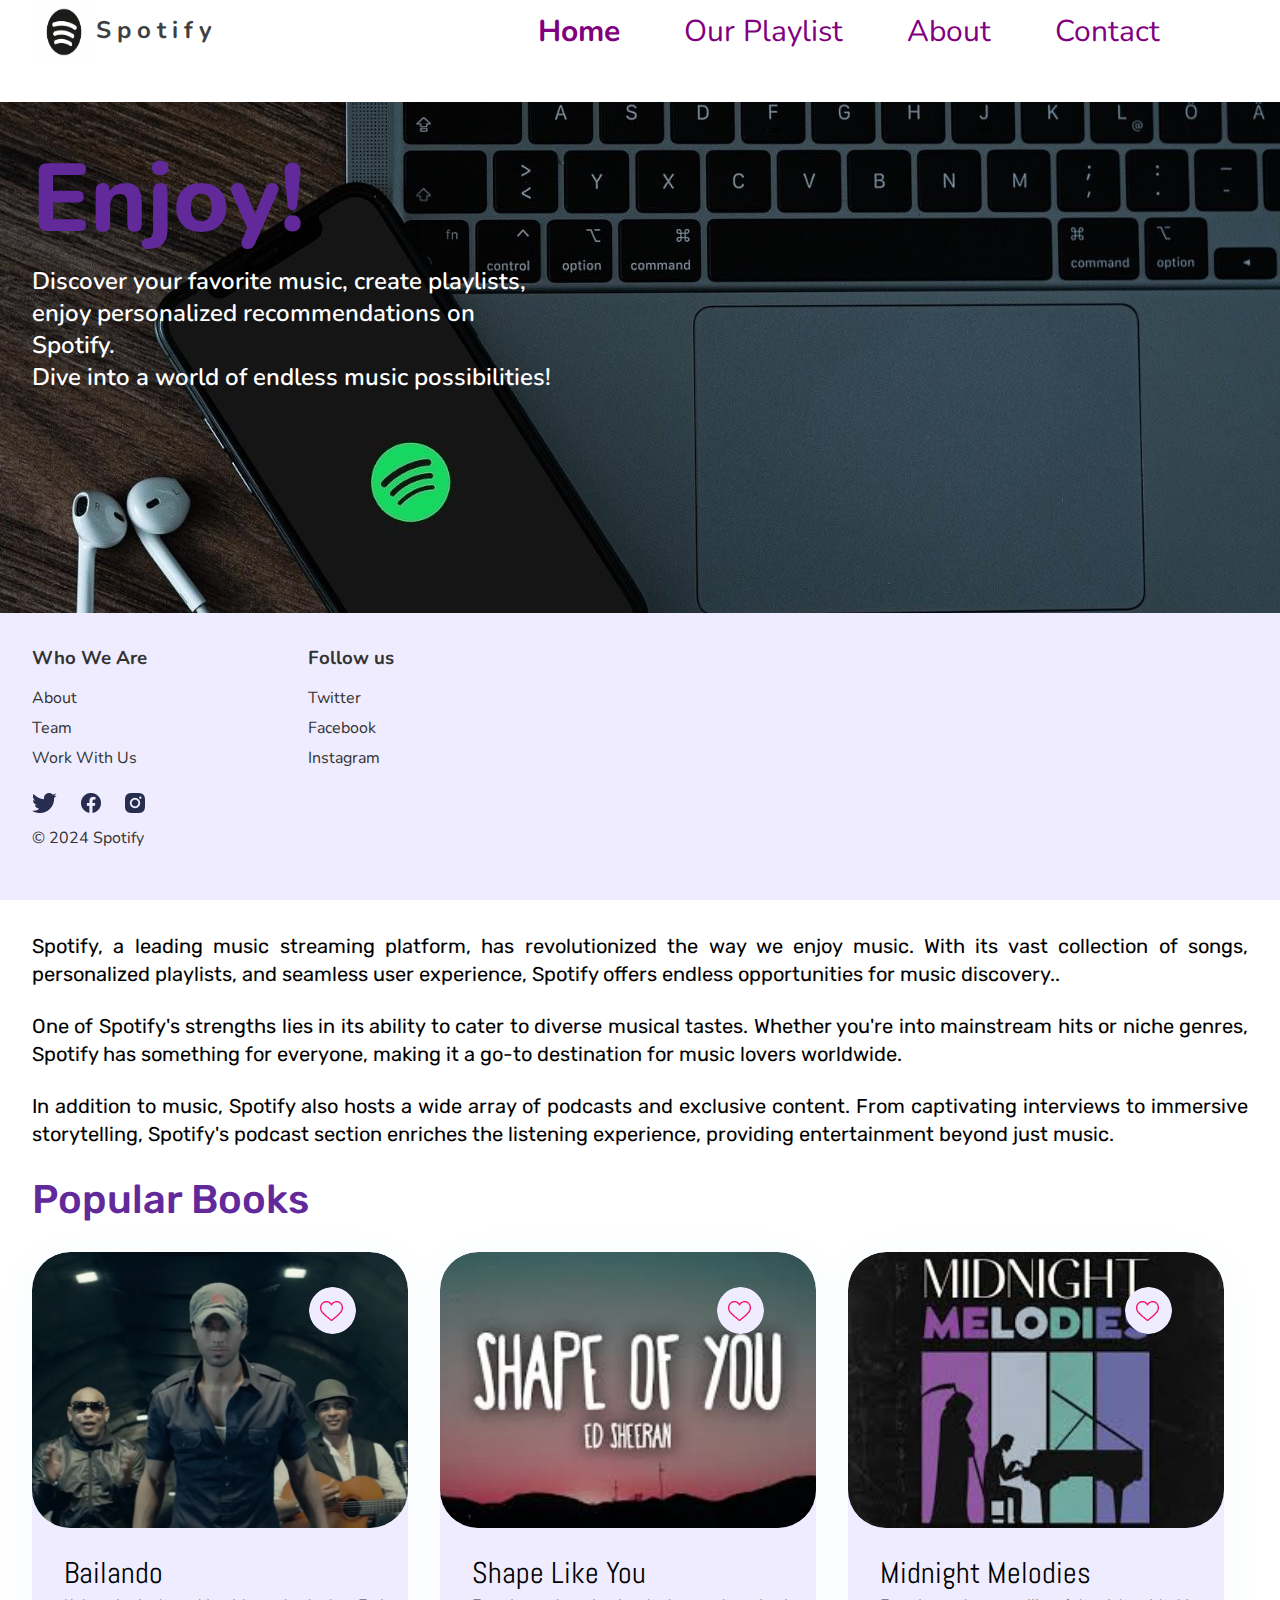
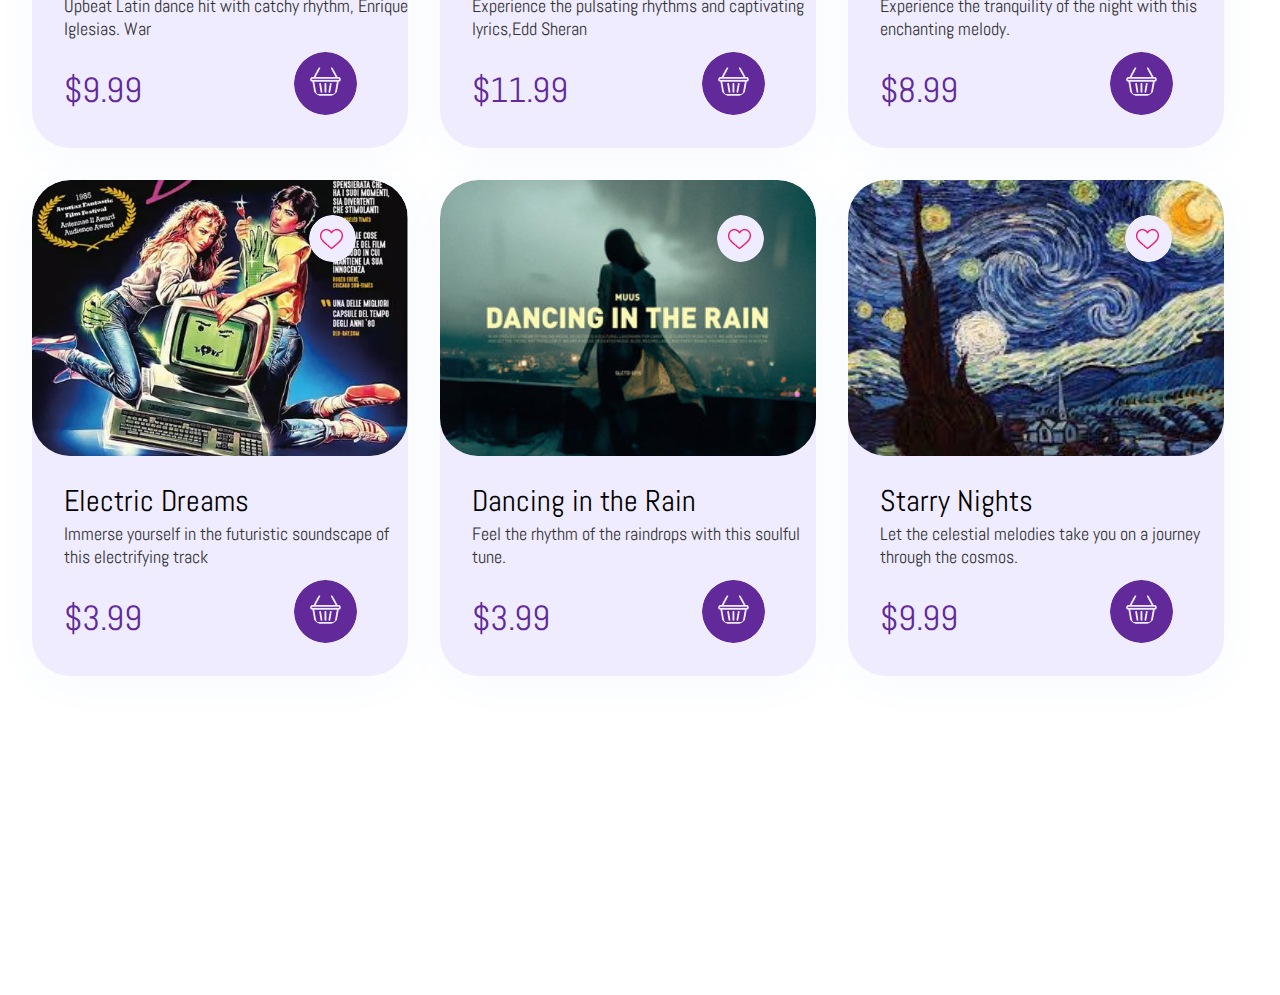
==== commit 94d666e0: "Options bold in menu" ====
--- a/index.html
+++ b/index.html
@@ -16,12 +16,11 @@
                 <span id="logoName">Spotify</span>
             </div>
             <nav>
-                <a href="#" id="home" class="HomeSelected ">Home</a>
-                <a href="index2.html" id="ourPlaylist">Our Playlist</a>
+                <a href="#" ><b>Home</b></a>
+                <a href="index2.html" >Our Playlist</a>
                 <a href="#" id="about">About</a>
                 <a href="#" id="contact">Contact</a>
             </nav>
-            
         </header>
         <main>
             <div class="image-container">
--- a/css/style.css
+++ b/css/style.css
@@ -61,15 +61,6 @@
     text-decoration: none;
     color: purple;
     transition: color 0.3s ease;
-}
-nav a.HomeSelected { 
-    color: #612999;
-    font-family: Nunito;
-    font-size: 30px;
-    font-style: normal;
-    font-weight: 700;
-    line-height: normal;
-    font-weight: bold; 
 }
 #contact {
     margin-right: 120px;
@@ -341,16 +332,6 @@
     height: 20px;
     flex-shrink: 0;
     border-radius: 0%;
-}
-nav a.PlaylistSelected {
-    color: #612999;
-    font-family: Nunito;
-    font-size: 30px;
-    font-style: normal;
-    font-weight: 700;
-    line-height: normal;
-    font-weight: bold; 
-
 }
 .product-container {
     display: flex;
